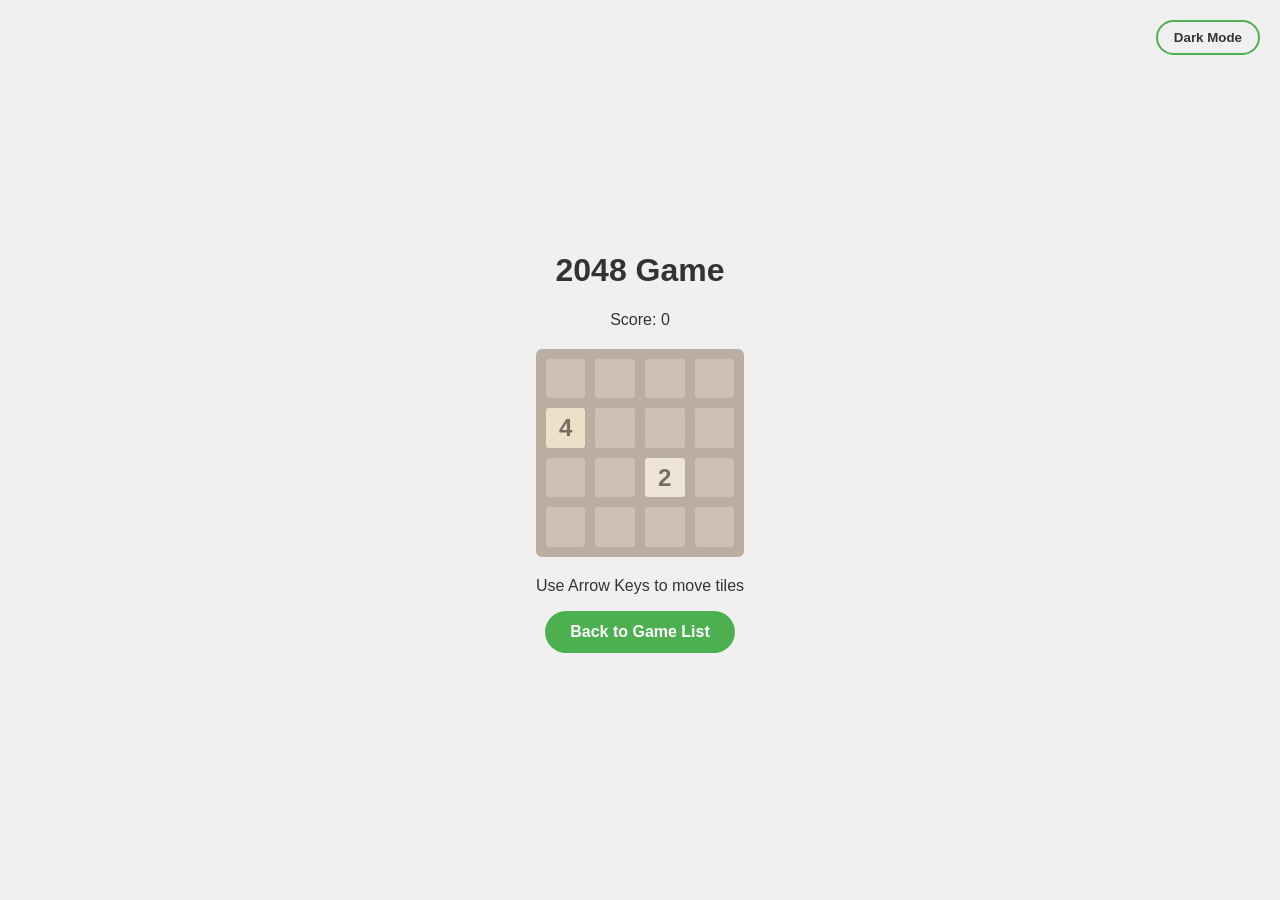
==== 2048.html @ f1dbb8a1 "feat: Add 7 new games to the collection and update game list" ====
<!DOCTYPE html>
<html lang="en">
<head>
    <meta charset="UTF-8">
    <meta name="viewport" content="width=device-width, initial-scale=1.0">
    <title>2048 Game</title>
    <link rel="stylesheet" href="style.css">
    <style>
        .grid-2048 {
            display: grid;
            grid-template-columns: repeat(4, 1fr);
            gap: 10px;
            background-color: #bbada0;
            padding: 10px;
            border-radius: 6px;
            max-width: 300px;
            margin: 20px auto;
        }
        .cell-2048 {
            aspect-ratio: 1;
            background-color: rgba(238, 228, 218, 0.35);
            border-radius: 3px;
            display: flex;
            justify-content: center;
            align-items: center;
            font-weight: bold;
            font-size: 1.5em;
            color: #776e65;
        }
        .cell-2048[data-value="2"] { background-color: #eee4da; }
        .cell-2048[data-value="4"] { background-color: #ede0c8; }
        .cell-2048[data-value="8"] { background-color: #f2b179; color: #f9f6f2; }
        .cell-2048[data-value="16"] { background-color: #f59563; color: #f9f6f2; }
        .cell-2048[data-value="32"] { background-color: #f67c5f; color: #f9f6f2; }
        .cell-2048[data-value="64"] { background-color: #f65e3b; color: #f9f6f2; }
        .cell-2048[data-value="128"] { background-color: #edcf72; color: #f9f6f2; font-size: 1.2em; }
        .cell-2048[data-value="256"] { background-color: #edcc61; color: #f9f6f2; font-size: 1.2em; }
        .cell-2048[data-value="512"] { background-color: #edc850; color: #f9f6f2; font-size: 1.2em; }
        .cell-2048[data-value="1024"] { background-color: #edc53f; color: #f9f6f2; font-size: 1em; }
        .cell-2048[data-value="2048"] { background-color: #edc22e; color: #f9f6f2; font-size: 1em; }
    </style>
</head>
<body>
    <div class="theme-toggle">
        <button id="toggle-btn">Dark Mode</button>
    </div>
    <div class="container">
        <h1>2048 Game</h1>
        <p>Score: <span id="score">0</span></p>
        <div class="grid-2048" id="grid"></div>
        <div id="game-over" style="display: none;">
            <h2 id="final-score-msg"></h2>
            <button id="restart-btn" class="play-button">Play Again</button>
        </div>
        <p>Use Arrow Keys to move tiles</p>
        <p><a href="index.html" class="play-button">Back to Game List</a></p>
    </div>

    <script>
        const gridElement = document.getElementById('grid');
        const scoreElement = document.getElementById('score');
        const gameOverDiv = document.getElementById('game-over');
        const finalScoreMsg = document.getElementById('final-score-msg');
        const restartBtn = document.getElementById('restart-btn');

        let board = Array(16).fill(0);
        let score = 0;

        function initGame() {
            board = Array(16).fill(0);
            score = 0;
            scoreElement.textContent = score;
            addRandomTile();
            addRandomTile();
            renderBoard();
            gameOverDiv.style.display = 'none';
            gridElement.style.display = 'grid';
        }

        function addRandomTile() {
            const emptyCells = board.map((val, idx) => val === 0 ? idx : null).filter(val => val !== null);
            if (emptyCells.length > 0) {
                const randomIdx = emptyCells[Math.floor(Math.random() * emptyCells.length)];
                board[randomIdx] = Math.random() < 0.9 ? 2 : 4;
            }
        }

        function renderBoard() {
            gridElement.innerHTML = '';
            board.forEach(value => {
                const cell = document.createElement('div');
                cell.classList.add('cell-2048');
                if (value > 0) {
                    cell.textContent = value;
                    cell.dataset.value = value;
                }
                gridElement.appendChild(cell);
            });
        }

        function move(direction) {
            let hasChanged = false;
            const rows = [];
            for (let i = 0; i < 4; i++) {
                if (direction === 'left' || direction === 'right') rows.push(board.slice(i * 4, (i + 1) * 4));
                else rows.push([board[i], board[i + 4], board[i + 8], board[i + 12]]);
            }

            rows.forEach((row, i) => {
                if (direction === 'right' || direction === 'down') row.reverse();
                const originalRow = [...row];
                
                // Slide
                let filteredRow = row.filter(val => val !== 0);
                // Merge
                for (let j = 0; j < filteredRow.length - 1; j++) {
                    if (filteredRow[j] === filteredRow[j + 1]) {
                        filteredRow[j] *= 2;
                        score += filteredRow[j];
                        filteredRow.splice(j + 1, 1);
                    }
                }
                while (filteredRow.length < 4) filteredRow.push(0);
                
                if (direction === 'right' || direction === 'down') filteredRow.reverse();
                
                // Update board
                for (let j = 0; j < 4; j++) {
                    const idx = (direction === 'left' || direction === 'right') ? i * 4 + j : j * 4 + i;
                    if (board[idx] !== filteredRow[j]) hasChanged = true;
                    board[idx] = filteredRow[j];
                }
            });

            if (hasChanged) {
                addRandomTile();
                renderBoard();
                scoreElement.textContent = score;
                if (isGameOver()) endGame();
            }
        }

        function isGameOver() {
            if (board.includes(0)) return false;
            for (let i = 0; i < 16; i++) {
                if (i % 4 < 3 && board[i] === board[i + 1]) return false;
                if (i < 12 && board[i] === board[i + 4]) return false;
            }
            return true;
        }

        function endGame() {
            gridElement.style.display = 'none';
            gameOverDiv.style.display = 'block';
            finalScoreMsg.textContent = `Game Over! Your score: ${score}`;
        }

        window.addEventListener('keydown', e => {
            if (e.key === 'ArrowLeft') move('left');
            else if (e.key === 'ArrowRight') move('right');
            else if (e.key === 'ArrowUp') move('up');
            else if (e.key === 'ArrowDown') move('down');
        });

        restartBtn.addEventListener('click', initGame);
        initGame();

        // Theme toggle logic
        const toggleBtn = document.getElementById('toggle-btn');
        if (toggleBtn) {
            toggleBtn.addEventListener('click', () => {
                document.body.classList.toggle('dark-mode');
                const isDarkMode = document.body.classList.contains('dark-mode');
                localStorage.setItem('darkMode', isDarkMode);
                toggleBtn.textContent = isDarkMode ? 'Light Mode' : 'Dark Mode';
            });
            const savedDarkMode = localStorage.getItem('darkMode');
            if (savedDarkMode === 'true') {
                document.body.classList.add('dark-mode');
                toggleBtn.textContent = 'Light Mode';
            }
        }
    </script>
</body>
</html>
---- style.css ----
:root {
    --bg-color: #f0f0f0;
    --container-bg: transparent;
    --text-color: #333;
    --button-bg: #4CAF50;
    --button-text: white;
    --number-bg: #fff;
    --number-text: #333;
    --shadow: rgba(0,0,0,0.2);
}

body.dark-mode {
    --bg-color: #1a1a1a;
    --text-color: #f0f0f0;
    --button-bg: #2e7d32;
    --button-text: #e0e0e0;
    --number-bg: #333;
    --number-text: #fff;
    --shadow: rgba(255,255,255,0.1);
}

body {
    font-family: 'Segoe UI', Tahoma, Geneva, Verdana, sans-serif;
    display: flex;
    justify-content: center;
    align-items: center;
    min-height: 100vh;
    margin: 0;
    background-color: var(--bg-color);
    color: var(--text-color);
    transition: background-color 0.3s, color 0.3s;
}

.container {
    text-align: center;
    padding: 2rem;
    background-color: var(--container-bg);
    border-radius: 15px;
}

.theme-toggle {
    position: absolute;
    top: 20px;
    right: 20px;
}

#toggle-btn {
    background: none;
    border: 2px solid var(--button-bg);
    color: var(--text-color);
    padding: 8px 16px;
    cursor: pointer;
    border-radius: 20px;
    font-weight: bold;
    transition: all 0.3s;
}

#toggle-btn:hover {
    background-color: var(--button-bg);
    color: var(--button-text);
}

.game-list {
    display: grid;
    grid-template-columns: repeat(auto-fit, minmax(280px, 1fr));
    gap: 25px;
    margin-top: 40px;
    padding: 0 20px;
}

.game-card {
    background-color: var(--number-bg);
    padding: 25px;
    border-radius: 15px;
    box-shadow: 0 5px 20px var(--shadow);
    text-align: center;
    transition: transform 0.3s, box-shadow 0.3s;
    display: flex;
    flex-direction: column;
    justify-content: space-between;
}

.game-card:hover {
    transform: translateY(-5px);
    box-shadow: 0 8px 25px var(--shadow);
}

.game-card h3 {
    color: var(--text-color);
    margin-top: 0;
    margin-bottom: 15px;
    font-size: 1.5em;
}

.game-card p {
    color: var(--text-color);
    font-size: 0.95em;
    line-height: 1.6;
    flex-grow: 1;
    margin-bottom: 20px;
}

.play-button {
    display: inline-block;
    background-color: var(--button-bg);
    color: var(--button-text);
    padding: 12px 25px;
    border-radius: 25px;
    text-decoration: none;
    font-weight: bold;
    font-size: 1em;
    transition: background-color 0.3s, transform 0.1s;
}

.play-button:hover {
    background-color: #388e3c; /* A slightly darker shade of green */
    transform: translateY(-2px);
}

.share-buttons {
    display: flex;
    justify-content: center;
    gap: 15px;
    margin-top: 20px;
    flex-wrap: wrap;
}

.share-button {
    background-color: var(--button-bg);
    color: var(--button-text);
    padding: 10px 20px;
    border: none;
    border-radius: 25px;
    cursor: pointer;
    font-size: 0.9em;
    font-weight: bold;
    transition: background-color 0.3s, transform 0.1s;
    display: flex;
    align-items: center;
    gap: 8px;
}

.share-button:hover {
    transform: translateY(-2px);
    opacity: 0.9;
}

/* Specific colors for branding */
.share-button.facebook {
    background-color: #3b5998;
}
.share-button.facebook:hover {
    background-color: #2d4373;
}

.share-button.twitter {
    background-color: #1DA1F2;
}
.share-button.twitter:hover {
    background-color: #0c85d0;
}

.share-button.kakaotalk {
    background-color: #FEE500;
    color: #3C1E1E; /* Dark text for bright background */
}
.share-button.kakaotalk:hover {
    background-color: #e0cd00;
}

.contact-section {
    margin-top: 50px;
    text-align: left;
    max-width: 400px;
    margin-left: auto;
    margin-right: auto;
}

.contact-section hr {
    border: 0;
    border-top: 1px solid var(--shadow);
    margin-bottom: 30px;
}

.contact-section h3 {
    text-align: center;
    margin-bottom: 20px;
}

.form-group {
    margin-bottom: 15px;
}

.form-group input, .form-group textarea {
    width: 100%;
    padding: 12px;
    border: 1px solid var(--shadow);
    border-radius: 8px;
    background-color: var(--number-bg);
    color: var(--text-color);
    box-sizing: border-box;
    font-family: inherit;
}

.form-group textarea {
    height: 100px;
    resize: vertical;
}

#submit-btn {
    width: 100%;
    background-color: var(--button-bg);
    color: var(--button-text);
    padding: 12px;
    border: none;
    border-radius: 8px;
    cursor: pointer;
    font-size: 16px;
    font-weight: bold;
    transition: opacity 0.3s;
}

#submit-btn:hover {
    opacity: 0.9;
}

.content-section {
    margin-top: 50px;
    text-align: left;
    max-width: 600px;
    margin-left: auto;
    margin-right: auto;
}

.content-section h3 {
    text-align: center;
    margin-bottom: 20px;
    border-bottom: 2px solid var(--button-bg);
    padding-bottom: 10px;
}

#winning-numbers-table {
    width: 100%;
    border-collapse: collapse;
    margin-top: 20px;
}

#winning-numbers-table th, #winning-numbers-table td {
    border: 1px solid var(--shadow);
    padding: 12px;
    text-align: center;
}

#winning-numbers-table th {
    background-color: var(--button-bg);
    color: var(--button-text);
}

.reviews-container {
    display: flex;
    gap: 20px;
    justify-content: center;
    flex-wrap: wrap;
}

.review {
    background-color: var(--number-bg);
    padding: 20px;
    border-radius: 10px;
    box-shadow: 0 4px 8px var(--shadow);
    flex-basis: 250px;
    flex-grow: 1;
}

.review p {
    font-style: italic;
    margin: 0 0 15px 0;
}

.review span {
    font-weight: bold;
    color: var(--button-bg);
}

footer {
    text-align: center;
    margin-top: 50px;
    padding: 20px;
    color: var(--text-color);
}
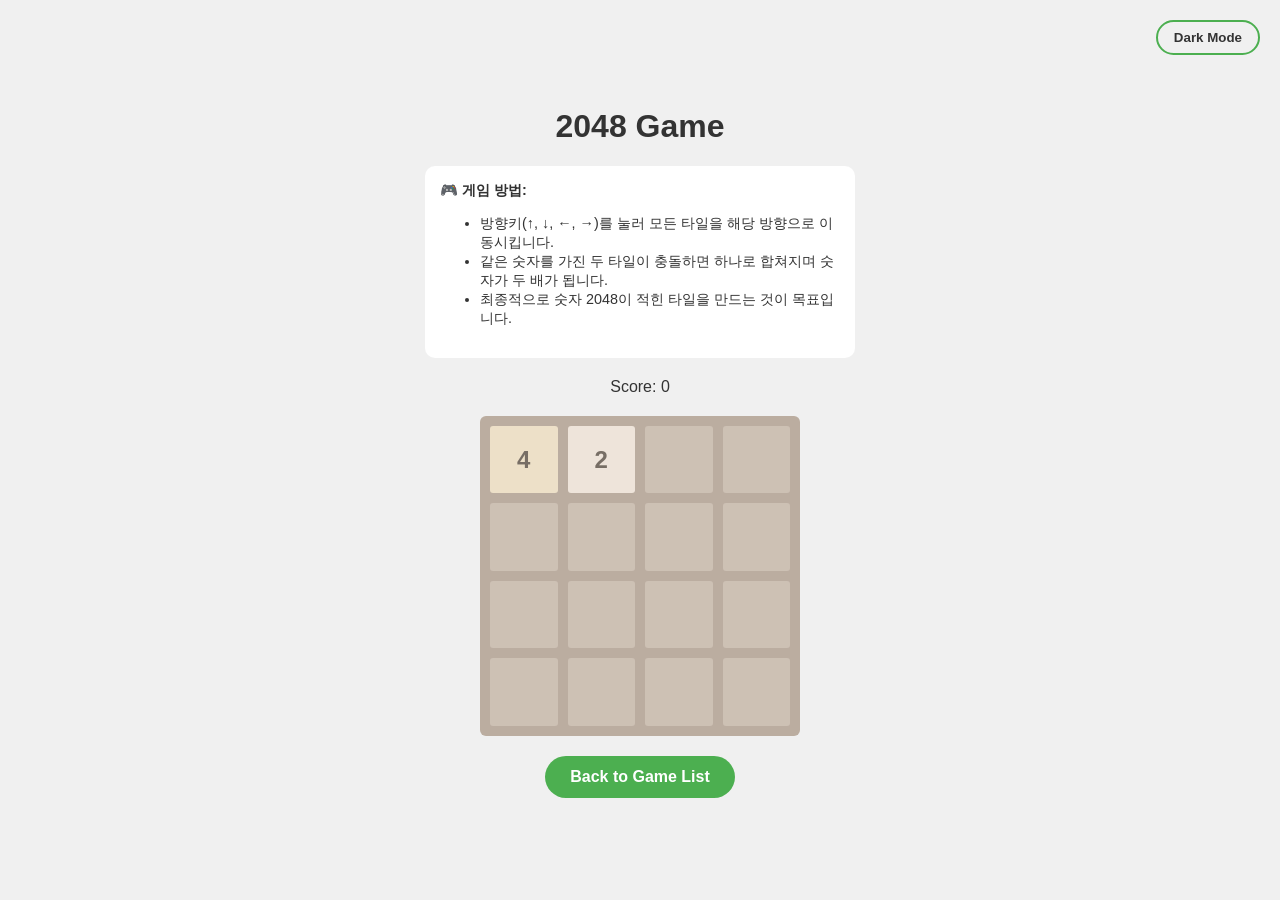
==== commit da558c41: "feat: Add 'How to Play' instructions to all games" ====
--- a/2048.html
+++ b/2048.html
@@ -28,6 +28,17 @@
             font-size: 1.5em;
             color: #776e65;
         }
+        .instructions {
+            background: var(--number-bg);
+            padding: 15px;
+            border-radius: 10px;
+            margin-bottom: 20px;
+            font-size: 0.9em;
+            text-align: left;
+            max-width: 400px;
+            margin-left: auto;
+            margin-right: auto;
+        }
         .cell-2048[data-value="2"] { background-color: #eee4da; }
         .cell-2048[data-value="4"] { background-color: #ede0c8; }
         .cell-2048[data-value="8"] { background-color: #f2b179; color: #f9f6f2; }
@@ -47,13 +58,20 @@
     </div>
     <div class="container">
         <h1>2048 Game</h1>
+        <div class="instructions">
+            <strong>🎮 게임 방법:</strong>
+            <ul>
+                <li>방향키(↑, ↓, ←, →)를 눌러 모든 타일을 해당 방향으로 이동시킵니다.</li>
+                <li>같은 숫자를 가진 두 타일이 충돌하면 하나로 합쳐지며 숫자가 두 배가 됩니다.</li>
+                <li>최종적으로 숫자 2048이 적힌 타일을 만드는 것이 목표입니다.</li>
+            </ul>
+        </div>
         <p>Score: <span id="score">0</span></p>
         <div class="grid-2048" id="grid"></div>
         <div id="game-over" style="display: none;">
             <h2 id="final-score-msg"></h2>
             <button id="restart-btn" class="play-button">Play Again</button>
         </div>
-        <p>Use Arrow Keys to move tiles</p>
         <p><a href="index.html" class="play-button">Back to Game List</a></p>
     </div>
 
@@ -109,11 +127,7 @@
 
             rows.forEach((row, i) => {
                 if (direction === 'right' || direction === 'down') row.reverse();
-                const originalRow = [...row];
-                
-                // Slide
                 let filteredRow = row.filter(val => val !== 0);
-                // Merge
                 for (let j = 0; j < filteredRow.length - 1; j++) {
                     if (filteredRow[j] === filteredRow[j + 1]) {
                         filteredRow[j] *= 2;
@@ -122,10 +136,7 @@
                     }
                 }
                 while (filteredRow.length < 4) filteredRow.push(0);
-                
                 if (direction === 'right' || direction === 'down') filteredRow.reverse();
-                
-                // Update board
                 for (let j = 0; j < 4; j++) {
                     const idx = (direction === 'left' || direction === 'right') ? i * 4 + j : j * 4 + i;
                     if (board[idx] !== filteredRow[j]) hasChanged = true;
@@ -166,7 +177,6 @@
         restartBtn.addEventListener('click', initGame);
         initGame();
 
-        // Theme toggle logic
         const toggleBtn = document.getElementById('toggle-btn');
         if (toggleBtn) {
             toggleBtn.addEventListener('click', () => {
